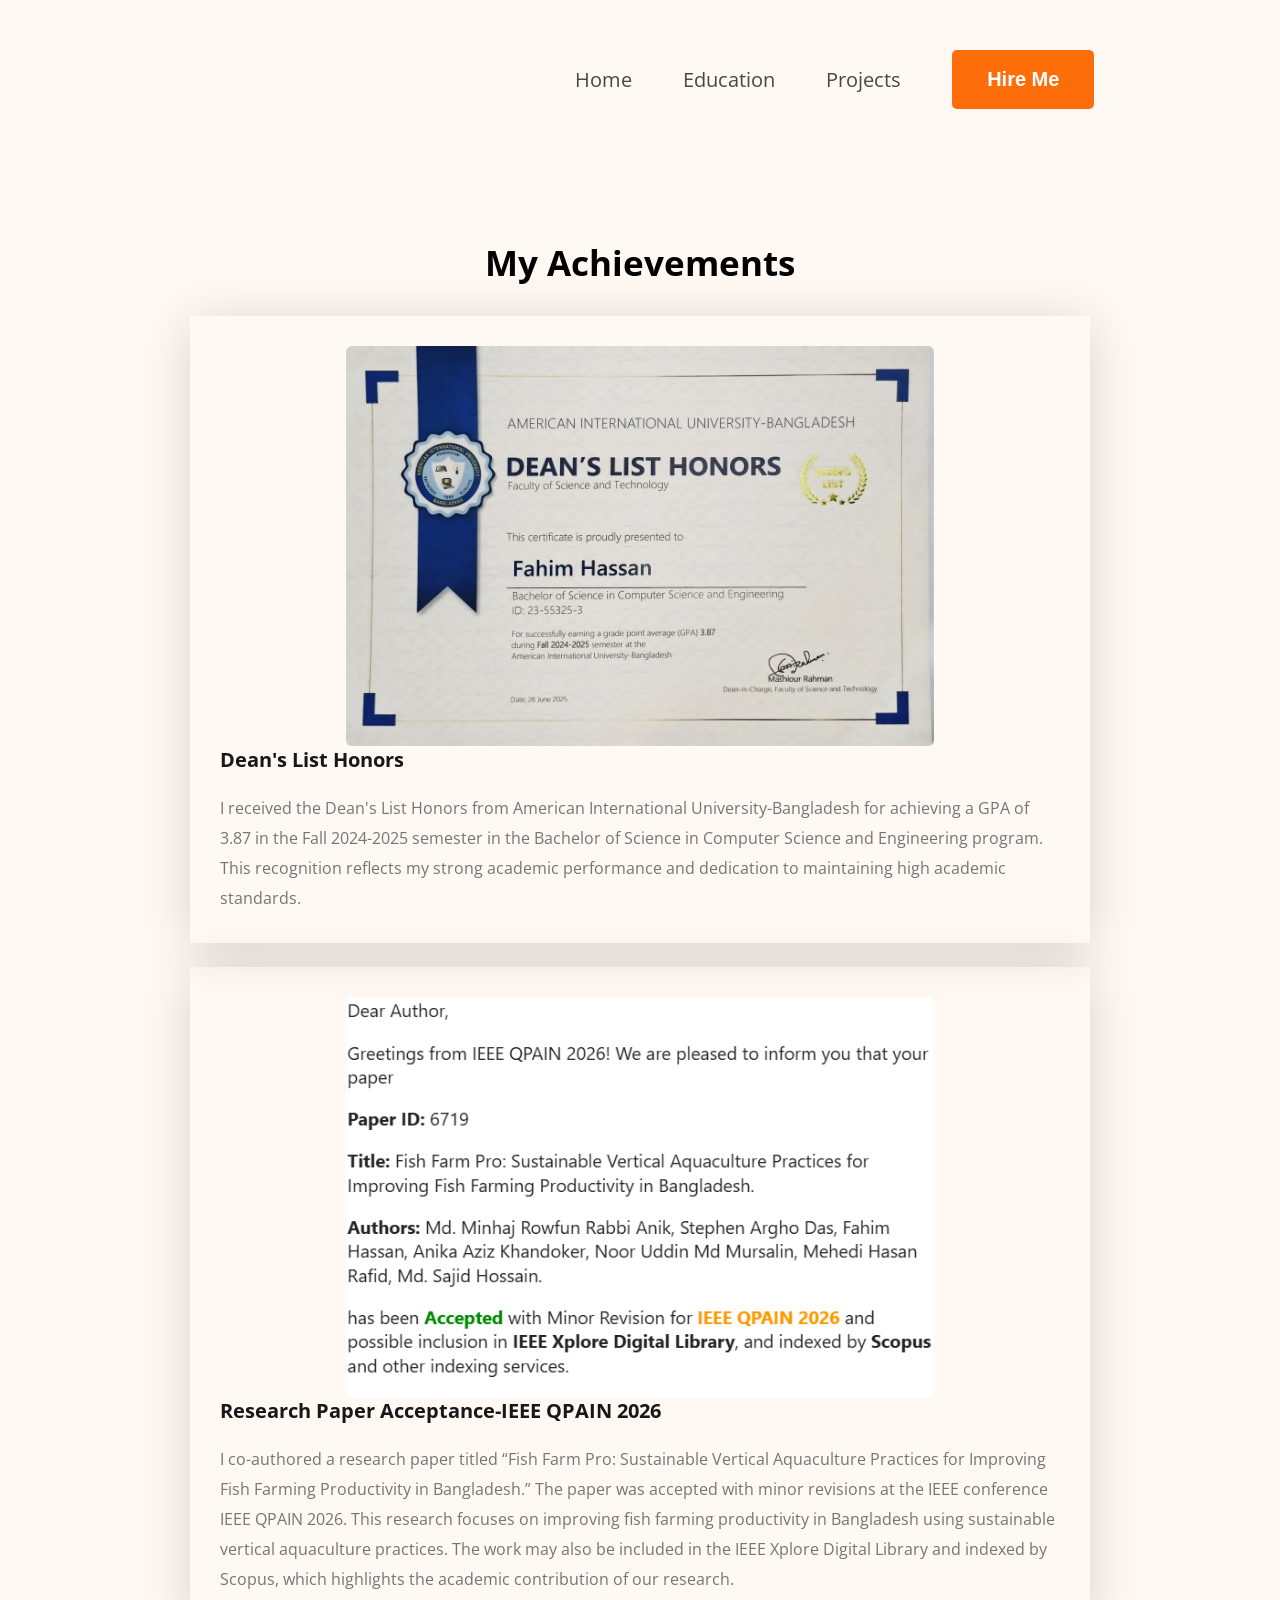
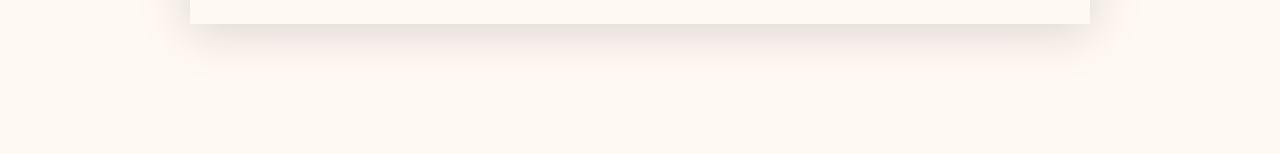
==== achievements.html @ 62da5c6e "Verson 2" ====
<!DOCTYPE html>
<html lang="en">
<head>
    <meta charset="UTF-8">
    <meta name="viewport" content="width=device-width, initial-scale=1.0">
    <title>Achievements</title>
    <link rel="preconnect" href="https://fonts.googleapis.com">
    <link rel="preconnect" href="https://fonts.gstatic.com" crossorigin>
    <link href="https://fonts.googleapis.com/css2?family=Open+Sans:ital,wght@0,300..800;1,300..800&display=swap" rel="stylesheet">
    <link rel="stylesheet" href="styles/education-card.css">
</head>
<body class="font-open-sans">
    <header>
        <nav>
                <ul class="menu">
                    <li><a href="index.html">Home</a></li>
                    <li><a href="education-card.html">Education</a></li>
                    <li><a href="projects.html">Projects</a></li>
                    <!-- <li><a href="">Achievements</a></li> -->
                    <li><a href="https://www.linkedin.com/in/fahim-hassan-341258252/"><button class="btn">Hire Me</button></a></li>
                </ul>
            
        </nav>
        
    </header>
    <section  id="skills">
        <div class="skills-container" >
            <div class="section-heading"> 
                <h2>My Achievements</h2>
                <!-- <p>Lorem ipsum dolor sit amet?</p> -->
            </div>
            <div class="skills-box">
                <div class="skill-card">
                    <img src="images/Deans.jpg" alt="">
                    <h3>Dean's List Honors</h3>
                    <p>I received the Dean's List Honors from American International University-Bangladesh for achieving a GPA of 3.87 in the Fall 2024-2025 semester in the Bachelor of Science in Computer Science and Engineering program. This recognition reflects my strong academic performance and dedication to maintaining high academic standards.</p>
                </div>
                <div class="skill-card">
                    <img src="images/IEEE_papaer.png" alt="">
                    <h3>Research Paper Acceptance-IEEE QPAIN 2026</h3>
                    <p>I co-authored a research paper titled “Fish Farm Pro: Sustainable Vertical Aquaculture Practices for Improving Fish Farming Productivity in Bangladesh.” The paper was accepted with minor revisions at the IEEE conference IEEE QPAIN 2026. This research focuses on improving fish farming productivity in Bangladesh using sustainable vertical aquaculture practices. The work may also be included in the IEEE Xplore Digital Library and indexed by Scopus, which highlights the academic contribution of our research.</p>
                </div>
                <!-- <div class="skill-card">
                    <img src="images/SSC.jpeg" alt="">
                    <h3>Secondary School Certificate (SSC)</h3>
                    <p>I completed my Secondary School Certificate (SSC) in 2019 from <strong>Shibganj Govt. Model High School, Nawabganj</strong> under the Board of Intermediate and Secondary Education, Rajshahi. I achieved a GPA of 5.00/5.00 in the Science group.</p>
                </div>
                <div class="skill-card">
                    <img src="images/JSC.jpeg" alt="">
                    <h3>Junior School Certificate (JSC)</h3>
                    <p>I completed my Junior School Certificate (JSC) in 2016 from <strong>Shibganj Govt. Model High School, Nawabganj</strong> under the Board of Intermediate and Secondary Education, Rajshahi. I achieved a GPA of 5.00/5.00.</p>
                </div> -->
            </div>
        </div>

    </section>
</body>
</html>
---- styles/education-card.css ----
*{
    margin: 0;
    padding: 0;
    box-sizing: border-box;
}
/* shared style */
.font-open-sans{
  font-family: "Open Sans", sans-serif;
  font-optical-sizing: auto;
}
.logo h2{
font-size: 45px;
font-weight: 900px;
}
.color-orange{
color: #FD6E0A;
}
.btn{
  background-color: #FD6E0A;
  border: none;
  padding: 18px 35px;
  border-radius: 5px;
  font-size: 20px;
  font-weight: bold;
  color: white;
  cursor: pointer;

}
.btn:hover{background-color:green;}

.section-heading{
  max-width: 827px;
  text-align: center;
  margin: 0 auto;
}
.section-heading h2{
  font-size: 35px;
  margin-bottom: 30px;

}
.section-heading p{
  font-size: 18px;
  color: #757575;
  margin-bottom: 30px;
  line-height: 30px;

}

.text-center{
  text-align: center;
}
/* main style */
header{
  background-color: #FFF8F3;
   /* background: url("../images/developer.png"),url("../images/header_bg.png"),#FFF8F3; 
  /* background: url("../images/header_bg.png"),#FFF8F3; 
  background-position: 0 30%,bottom right;
  background-repeat: no-repeat; */
  padding-top: 50px;
  background-size: 6%, 60%;
}
nav{
  width: 71%;
  max-width: 1140px;
  /* border: 1px solid red; */
   margin: 0px auto; 
  display: flex;
  justify-content: space-between;
  /* space between ,sorboccho durotte rakhte help kore */
  align-items: center;


}
nav .menu{
  display: flex;
  list-style-type: none;
  gap: 51px;
  align-items: center;
  margin-left: auto;
}
nav .menu a{
  font-size: 20px;
  color: #474747;
  text-decoration: none;

}
#skills,#about,#resume{
    background-color: #FFF8F3;
  padding: 130px;
}
#skills .skills-container{
  width: 90%;
  max-width: 1140px;
  margin: 0 auto;
}
#skills .skills-container .skills-box{
  /* background-color: #FFF8F3; */
  /* gap: 24px; */
  display: flex;
  flex-direction: column;
  gap: 24px;
  align-items: center;

}
/* skills box er skill card gulo ke manush kora lagbe(mane design kor lagbe) */
.skills-box .skill-card{
  padding: 30px;
  /* border: 1px solid red; */
  box-shadow: 0 6px 50px 0 #00000027;
  /* box shadow te amra 4 dhoroner value use korte pari{(x axis theke kon dike sorbe),(y axis er sathe koto tuku hobe),(koto tuku blur hobe),(spred hobe koto tuku),then color diba} */
  max-width: 900px;
}
.skills-box :hover{background-color: #FFF8F3;}
/* skill card er image gulo ke size kora proyozon */
.skill-card img{
  /* max-width: 44px;
  margin-bottom: 30px; */
  width: 70%;
  height: 400px;
  object-fit: cover;
  border-radius: 6px;
  display: block;
  margin: 0 auto;
}
.skill-card h3{
  font-size: 20px;
  color: #181818;
  margin-bottom: 20px;
}
.skill-card p{
  font-size: 16px;
  color: #757575;
  /* margin-bottom: 30px; */
  line-height: 30px;
}
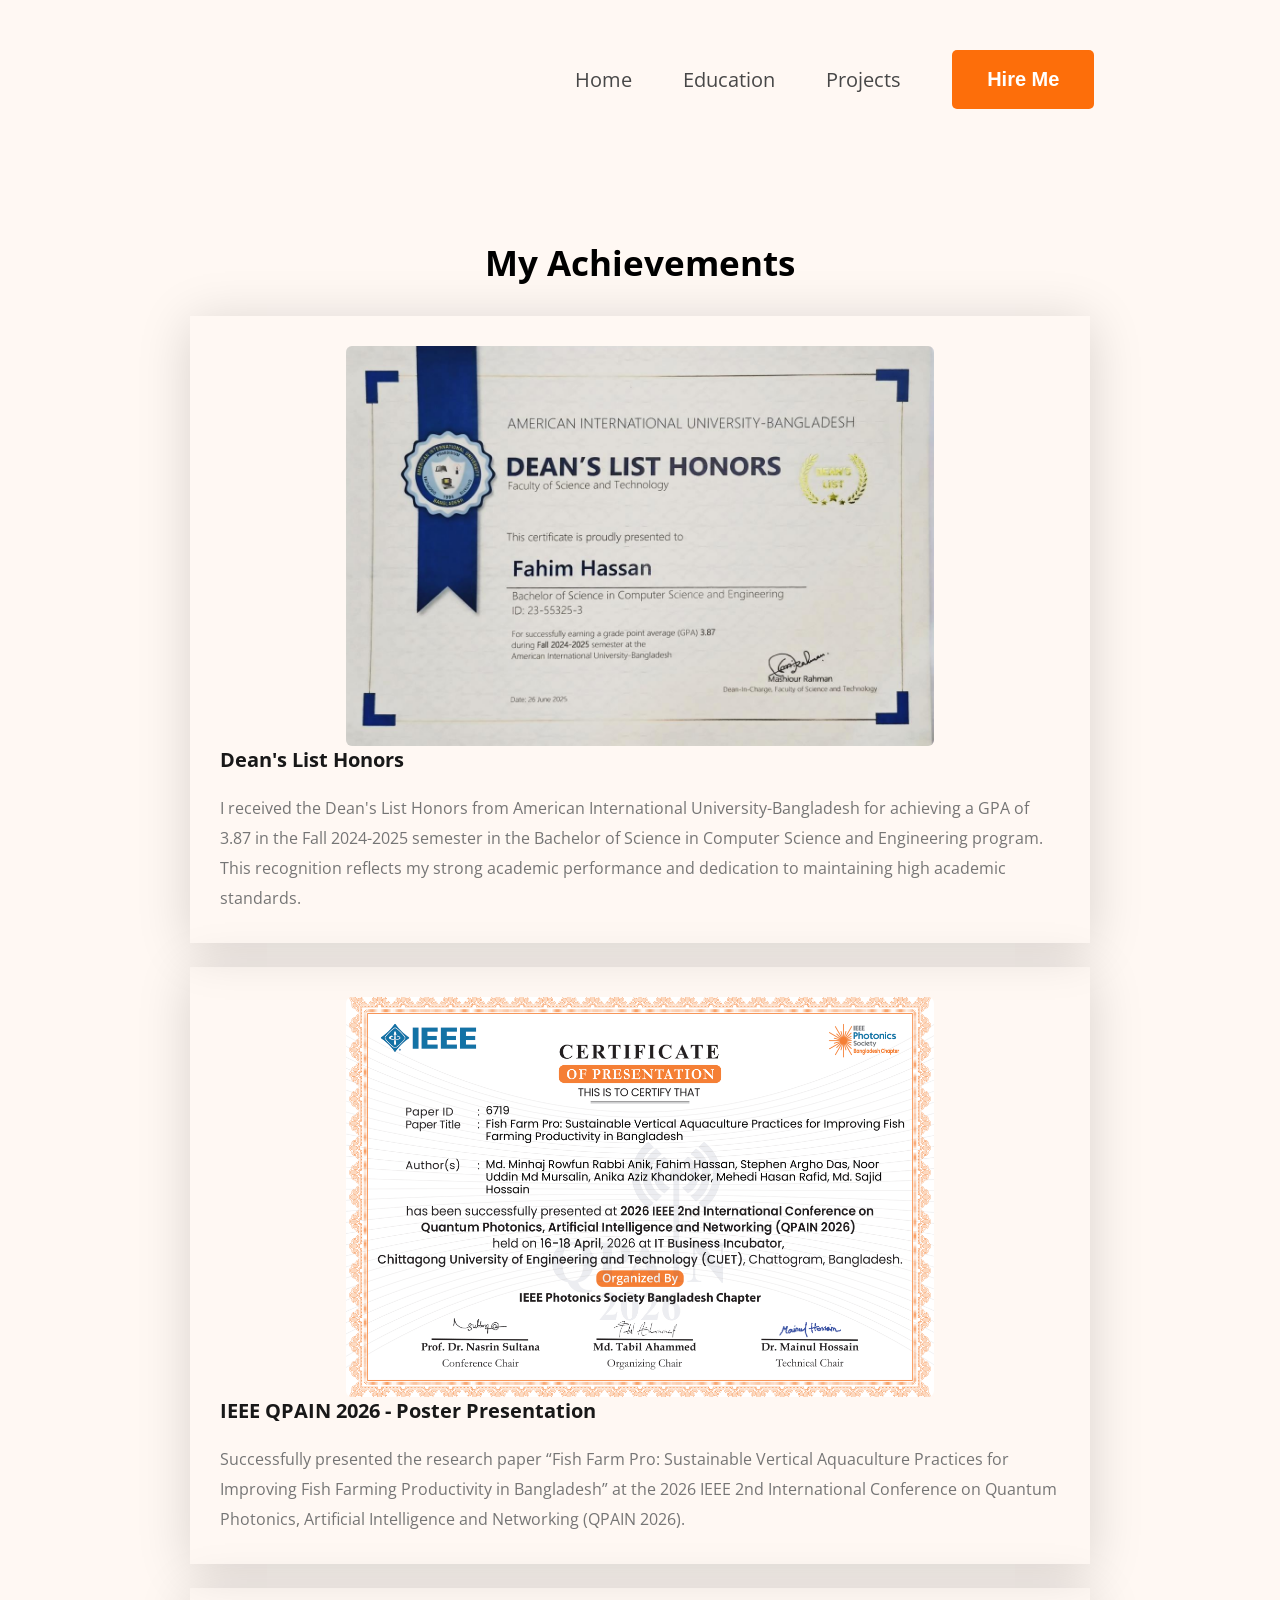
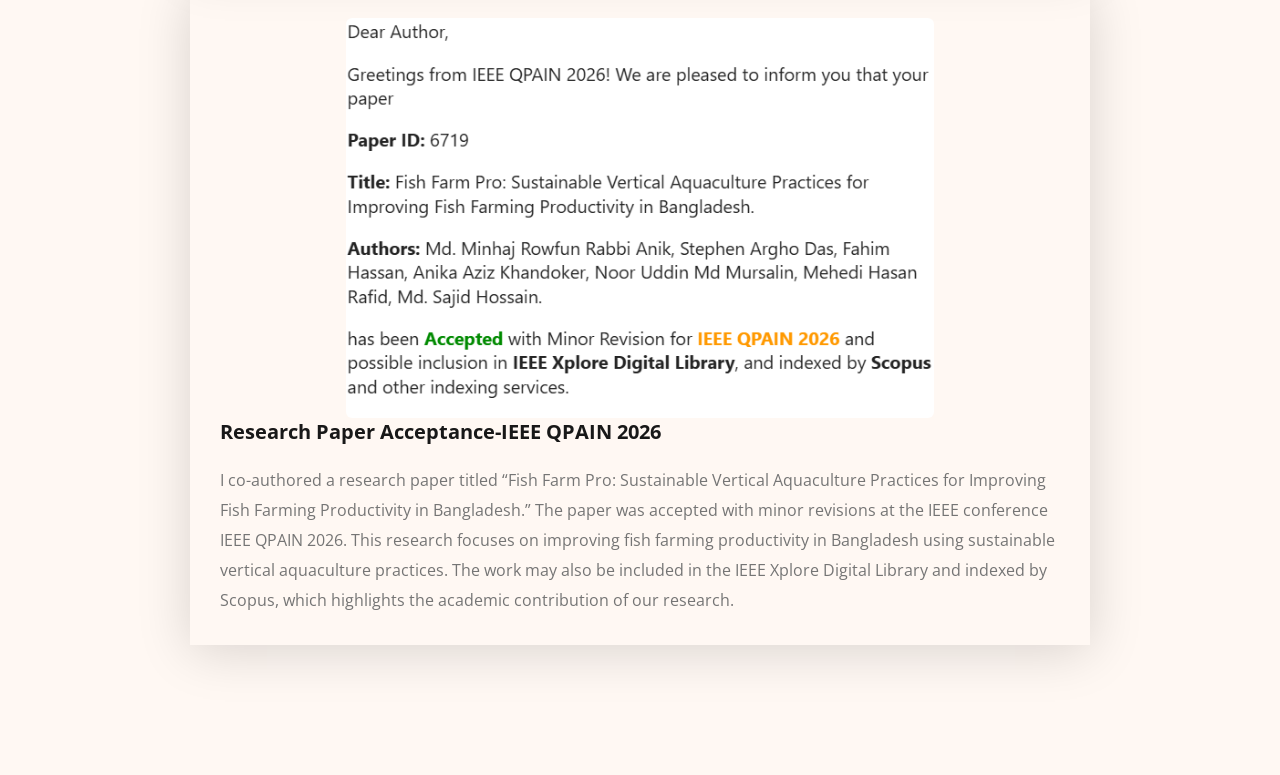
==== commit 8413592d: "Added poster presentation certificate" ====
--- a/achievements.html
+++ b/achievements.html
@@ -36,6 +36,11 @@
                     <p>I received the Dean's List Honors from American International University-Bangladesh for achieving a GPA of 3.87 in the Fall 2024-2025 semester in the Bachelor of Science in Computer Science and Engineering program. This recognition reflects my strong academic performance and dedication to maintaining high academic standards.</p>
                 </div>
                 <div class="skill-card">
+                    <img src="images/QpainPoster.png" alt="">
+                    <h3>IEEE QPAIN 2026 - Poster Presentation</h3>
+                    <p>Successfully presented the research paper “Fish Farm Pro: Sustainable Vertical Aquaculture Practices for Improving Fish Farming Productivity in Bangladesh” at the 2026 IEEE 2nd International Conference on Quantum Photonics, Artificial Intelligence and Networking (QPAIN 2026).</p>
+                </div>
+                 <div class="skill-card">
                     <img src="images/IEEE_papaer.png" alt="">
                     <h3>Research Paper Acceptance-IEEE QPAIN 2026</h3>
                     <p>I co-authored a research paper titled “Fish Farm Pro: Sustainable Vertical Aquaculture Practices for Improving Fish Farming Productivity in Bangladesh.” The paper was accepted with minor revisions at the IEEE conference IEEE QPAIN 2026. This research focuses on improving fish farming productivity in Bangladesh using sustainable vertical aquaculture practices. The work may also be included in the IEEE Xplore Digital Library and indexed by Scopus, which highlights the academic contribution of our research.</p>
@@ -44,8 +49,8 @@
                     <img src="images/SSC.jpeg" alt="">
                     <h3>Secondary School Certificate (SSC)</h3>
                     <p>I completed my Secondary School Certificate (SSC) in 2019 from <strong>Shibganj Govt. Model High School, Nawabganj</strong> under the Board of Intermediate and Secondary Education, Rajshahi. I achieved a GPA of 5.00/5.00 in the Science group.</p>
-                </div>
-                <div class="skill-card">
+                </div> -->
+                <!-- <div class="skill-card">
                     <img src="images/JSC.jpeg" alt="">
                     <h3>Junior School Certificate (JSC)</h3>
                     <p>I completed my Junior School Certificate (JSC) in 2016 from <strong>Shibganj Govt. Model High School, Nawabganj</strong> under the Board of Intermediate and Secondary Education, Rajshahi. I achieved a GPA of 5.00/5.00.</p>
